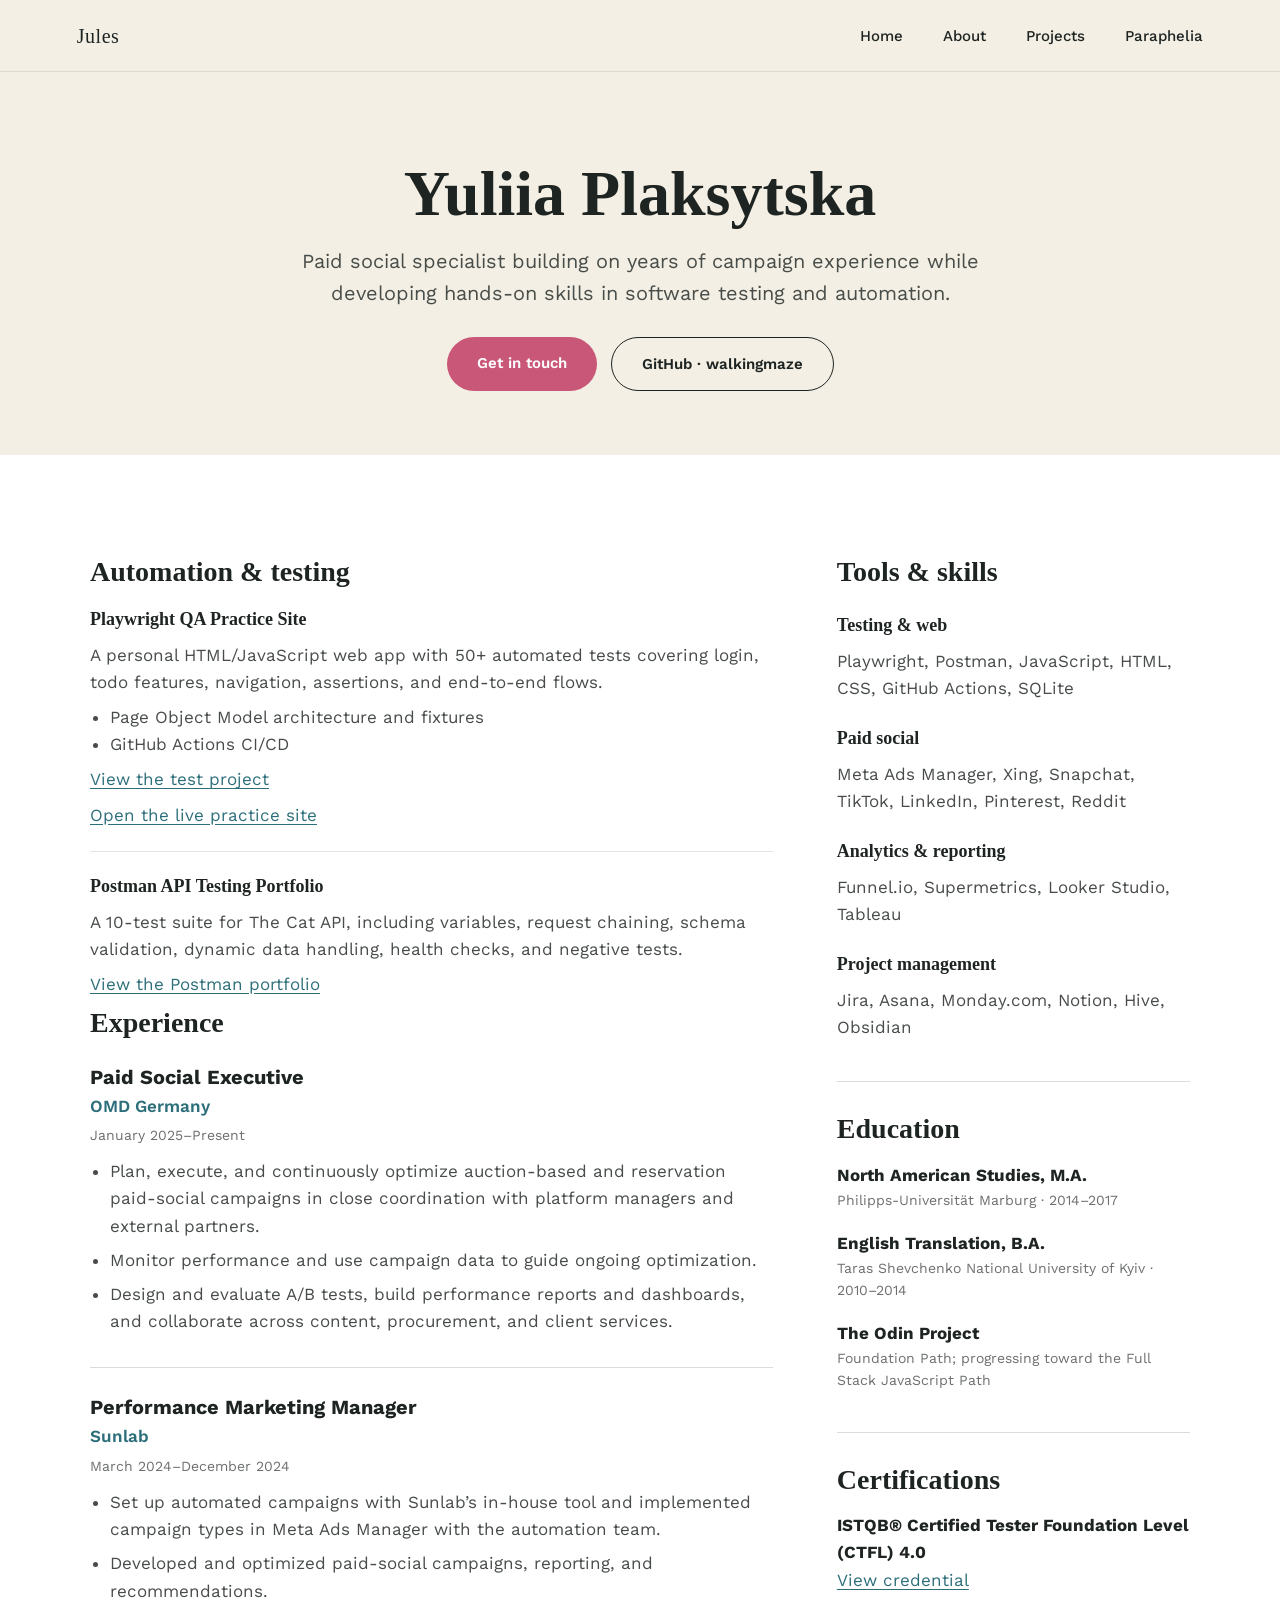
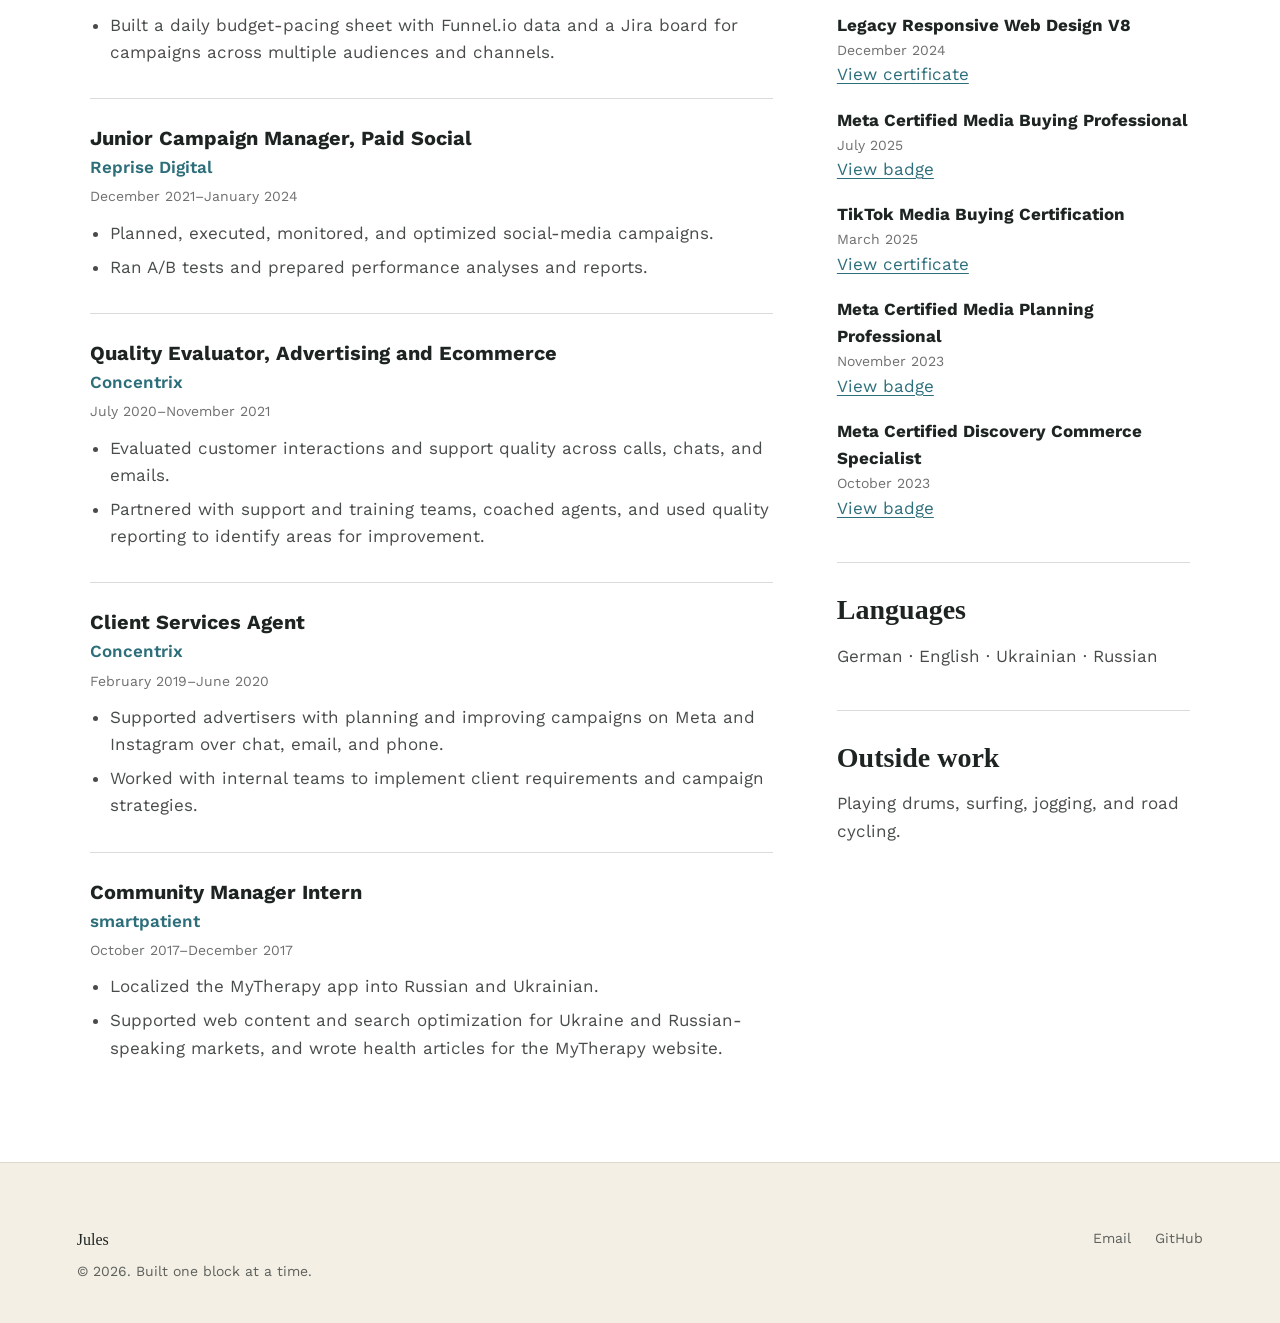
==== about.html @ 4c6abd26 "Add CV-based About page" ====
<!DOCTYPE html>
<html lang="en">
<head>
  <meta charset="UTF-8">
  <meta name="viewport" content="width=device-width, initial-scale=1.0">
  <title>About Yuliia — Jules</title>
  <link rel="preconnect" href="https://fonts.googleapis.com">
  <link href="https://fonts.googleapis.com/css2?family=Permanent+Marker&family=Special+Elite&family=Work+Sans:wght@400;500;600&display=swap" rel="stylesheet">
  <link rel="stylesheet" href="css/styles.css">
</head>
<body>
  <nav class="nav">
    <a class="nav__logo" href="index.html#home">Jules</a>
    <div class="nav__links">
      <a href="index.html#home">Home</a>
      <a href="about.html" aria-current="page">About</a>
      <a href="index.html#projects">Projects</a>
      <a href="paraphelia.html">Paraphelia</a>
    </div>
  </nav>

  <header class="profile-head">
    <h1>Yuliia Plaksytska</h1>
    <p>Paid social specialist building on years of campaign experience while developing hands-on skills in software testing and automation.</p>
    <div class="profile-links">
      <a class="btn btn--primary" href="mailto:yuliiaplaksytska@gmail.com">Get in touch</a>
      <a class="btn btn--outline" href="https://github.com/walkingmaze" target="_blank" rel="noopener noreferrer">GitHub · walkingmaze</a>
    </div>
  </header>

  <main>
    <section class="section section--white">
      <div class="profile-layout">
        <div class="profile-main">
          <section class="profile-block" aria-labelledby="testing-heading">
            <h2 id="testing-heading">Automation &amp; testing</h2>
            <article class="profile-project">
              <h3>Playwright QA Practice Site</h3>
              <p>A personal HTML/JavaScript web app with 50+ automated tests covering login, todo features, navigation, assertions, and end-to-end flows.</p>
              <ul>
                <li>Page Object Model architecture and fixtures</li>
                <li>GitHub Actions CI/CD</li>
              </ul>
              <p><a href="https://github.com/walkingmaze/playwright-qa-practice-site" target="_blank" rel="noopener noreferrer">View the test project</a></p>
              <p><a href="https://walkingmaze.github.io/playwright-qa-practice-site/" target="_blank" rel="noopener noreferrer">Open the live practice site</a></p>
            </article>
            <article class="profile-project">
              <h3>Postman API Testing Portfolio</h3>
              <p>A 10-test suite for The Cat API, including variables, request chaining, schema validation, dynamic data handling, health checks, and negative tests.</p>
              <p><a href="https://github.com/walkingmaze/postman-api-testing-portfolio" target="_blank" rel="noopener noreferrer">View the Postman portfolio</a></p>
            </article>
          </section>

          <section aria-labelledby="experience-heading">
            <h2 id="experience-heading">Experience</h2>

            <article class="profile-role">
              <h3>Paid Social Executive</h3>
              <p class="profile-role__company">OMD Germany</p>
              <p class="profile-role__dates">January 2025–Present</p>
              <ul>
                <li>Plan, execute, and continuously optimize auction-based and reservation paid-social campaigns in close coordination with platform managers and external partners.</li>
                <li>Monitor performance and use campaign data to guide ongoing optimization.</li>
                <li>Design and evaluate A/B tests, build performance reports and dashboards, and collaborate across content, procurement, and client services.</li>
              </ul>
            </article>

            <article class="profile-role">
              <h3>Performance Marketing Manager</h3>
              <p class="profile-role__company">Sunlab</p>
              <p class="profile-role__dates">March 2024–December 2024</p>
              <ul>
                <li>Set up automated campaigns with Sunlab’s in-house tool and implemented campaign types in Meta Ads Manager with the automation team.</li>
                <li>Developed and optimized paid-social campaigns, reporting, and recommendations.</li>
                <li>Built a daily budget-pacing sheet with Funnel.io data and a Jira board for campaigns across multiple audiences and channels.</li>
              </ul>
            </article>

            <article class="profile-role">
              <h3>Junior Campaign Manager, Paid Social</h3>
              <p class="profile-role__company">Reprise Digital</p>
              <p class="profile-role__dates">December 2021–January 2024</p>
              <ul>
                <li>Planned, executed, monitored, and optimized social-media campaigns.</li>
                <li>Ran A/B tests and prepared performance analyses and reports.</li>
              </ul>
            </article>

            <article class="profile-role">
              <h3>Quality Evaluator, Advertising and Ecommerce</h3>
              <p class="profile-role__company">Concentrix</p>
              <p class="profile-role__dates">July 2020–November 2021</p>
              <ul>
                <li>Evaluated customer interactions and support quality across calls, chats, and emails.</li>
                <li>Partnered with support and training teams, coached agents, and used quality reporting to identify areas for improvement.</li>
              </ul>
            </article>

            <article class="profile-role">
              <h3>Client Services Agent</h3>
              <p class="profile-role__company">Concentrix</p>
              <p class="profile-role__dates">February 2019–June 2020</p>
              <ul>
                <li>Supported advertisers with planning and improving campaigns on Meta and Instagram over chat, email, and phone.</li>
                <li>Worked with internal teams to implement client requirements and campaign strategies.</li>
              </ul>
            </article>

            <article class="profile-role">
              <h3>Community Manager Intern</h3>
              <p class="profile-role__company">smartpatient</p>
              <p class="profile-role__dates">October 2017–December 2017</p>
              <ul>
                <li>Localized the MyTherapy app into Russian and Ukrainian.</li>
                <li>Supported web content and search optimization for Ukraine and Russian-speaking markets, and wrote health articles for the MyTherapy website.</li>
              </ul>
            </article>
          </section>

        </div>

        <aside class="profile-aside">
          <section class="profile-block" aria-labelledby="skills-heading">
            <h2 id="skills-heading">Tools &amp; skills</h2>
            <h3>Testing &amp; web</h3>
            <p>Playwright, Postman, JavaScript, HTML, CSS, GitHub Actions, SQLite</p>
            <h3>Paid social</h3>
            <p>Meta Ads Manager, Xing, Snapchat, TikTok, LinkedIn, Pinterest, Reddit</p>
            <h3>Analytics &amp; reporting</h3>
            <p>Funnel.io, Supermetrics, Looker Studio, Tableau</p>
            <h3>Project management</h3>
            <p>Jira, Asana, Monday.com, Notion, Hive, Obsidian</p>
          </section>

          <section class="profile-block" aria-labelledby="education-heading">
            <h2 id="education-heading">Education</h2>
            <div class="profile-certification">
              <strong>North American Studies, M.A.</strong>
              <span>Philipps-Universität Marburg · 2014–2017</span>
            </div>
            <div class="profile-certification">
              <strong>English Translation, B.A.</strong>
              <span>Taras Shevchenko National University of Kyiv · 2010–2014</span>
            </div>
            <div class="profile-certification">
              <strong>The Odin Project</strong>
              <span>Foundation Path; progressing toward the Full Stack JavaScript Path</span>
            </div>
          </section>

          <section class="profile-block" aria-labelledby="certifications-heading">
            <h2 id="certifications-heading">Certifications</h2>
            <div class="profile-certification">
              <strong>ISTQB® Certified Tester Foundation Level (CTFL) 4.0</strong>
              <a href="https://app.skillsclub.com/credential/284320-e33ffd5f6e234d9a4377cfff3e6f0a2286bc48169442ea4d26a0d00878969229" target="_blank" rel="noopener noreferrer">View credential</a>
            </div>
            <div class="profile-certification">
              <strong>Legacy Responsive Web Design V8</strong>
              <span>December 2024</span>
              <a href="https://www.freecodecamp.org/certification/walkingmaze/responsive-web-design" target="_blank" rel="noopener noreferrer">View certificate</a>
            </div>
            <div class="profile-certification">
              <strong>Meta Certified Media Buying Professional</strong>
              <span>July 2025</span>
              <a href="https://www.credly.com/badges/2773db59-18a6-42af-981d-0cfb6cf4bd44" target="_blank" rel="noopener noreferrer">View badge</a>
            </div>
            <div class="profile-certification">
              <strong>TikTok Media Buying Certification</strong>
              <span>March 2025</span>
              <a href="https://tiktok.credential.net/f8c00517-ed17-44d9-a7ac-03091dabdac3#acc.NqGQkA7D" target="_blank" rel="noopener noreferrer">View certificate</a>
            </div>
            <div class="profile-certification">
              <strong>Meta Certified Media Planning Professional</strong>
              <span>November 2023</span>
              <a href="https://www.credly.com/badges/9c433245-e23c-43bd-af3c-677d0f8339d5" target="_blank" rel="noopener noreferrer">View badge</a>
            </div>
            <div class="profile-certification">
              <strong>Meta Certified Discovery Commerce Specialist</strong>
              <span>October 2023</span>
              <a href="https://www.credly.com/badges/74a0e1fe-578f-4567-be02-f3465ade04fd" target="_blank" rel="noopener noreferrer">View badge</a>
            </div>
          </section>

          <section class="profile-block" aria-labelledby="languages-heading">
            <h2 id="languages-heading">Languages</h2>
            <p>German · English · Ukrainian · Russian</p>
          </section>

          <section class="profile-block" aria-labelledby="interests-heading">
            <h2 id="interests-heading">Outside work</h2>
            <p>Playing drums, surfing, jogging, and road cycling.</p>
          </section>
        </aside>
      </div>
    </section>
  </main>

  <footer class="footer">
    <div>
      <div class="footer__logo">Jules</div>
      <div>© 2026. Built one block at a time.</div>
    </div>
    <div class="footer__links">
      <a href="mailto:yuliiaplaksytska@gmail.com">Email</a>
      <a href="https://github.com/walkingmaze" target="_blank" rel="noopener noreferrer">GitHub</a>
    </div>
  </footer>
</body>
</html>
---- css/styles.css ----
:root {
    --sand: #F3EFE4;
    --ink: #1E2422;
    --teal: #2C6E7A;
    --coral: #E2673F;
    --sage: #7C8B6F;
    --pink: #C95778;
    --white: #FFFFFF;

    --font-display: 'Permanent Marker', cursive;
    --font-zine: 'Special Elite', monospace;
    --font-body: 'Work Sans', sans-serif;

    --nav-height: 72px;
    --gutter: clamp(24px, 6vw, 96px);
  }

  * { box-sizing: border-box; }

  html { scroll-behavior: smooth; }

  body {
    margin: 0;
    background: var(--sand);
    color: var(--ink);
    font-family: var(--font-body);
    font-size: 17px;
    line-height: 1.6;
  }

  a { color: inherit; text-decoration: none; }

  img { max-width: 100%; display: block; }

  /* ---------- Sticky nav ---------- */
  .nav {
    position: sticky;
    top: 0;
    z-index: 100;
    height: var(--nav-height);
    display: flex;
    align-items: center;
    justify-content: space-between;
    padding: 0 var(--gutter);
    background: var(--sand);
    border-bottom: 1px solid rgba(30,36,34,0.1);
  }

  .nav__logo {
    font-family: var(--font-display);
    font-size: 20px;
    letter-spacing: 0.5px;
  }

  .nav__links {
    display: flex;
    gap: 40px;
    font-size: 15px;
    font-weight: 500;
  }

  .nav__links a {
    position: relative;
    padding: 4px 0;
  }

  .nav__links a:hover,
  .nav__links a:focus-visible {
    color: var(--teal);
  }

  .nav__links a::after {
    content: "";
    position: absolute;
    left: 0;
    bottom: -2px;
    width: 0;
    height: 2px;
    background: var(--teal);
    transition: width 0.2s ease;
  }

  .nav__links a:hover::after,
  .nav__links a:focus-visible::after {
    width: 100%;
  }

  @media (max-width: 640px) {
    .nav__links { gap: 20px; font-size: 13px; }
  }

  /* ---------- Hero: centered statement ---------- */
  /* ---------- Hero: fanzine collage (Jules cover layout) ---------- */
  /* ---------- Hero: fanzine collage ---------- */
  .hero {
    position: relative;
    min-height: calc(100vh - var(--nav-height));
    display: flex;
    align-items: flex-end;
    justify-content: flex-start;
    text-align: left;
    padding: 60px var(--gutter) 90px;
    background-image: url('../images/hero.jpg');
    background-size: cover;
    background-position: center 60%;
    background-repeat: no-repeat;
    isolation: isolate;
  }

  .hero::after {
    content: "";
    position: absolute;
    inset: 0;
    background: linear-gradient(0deg, rgba(10,8,10,0.15) 0%, rgba(10,8,10,0) 40%);
    z-index: -1;
  }

  .hero__inner {
    max-width: 640px;
  }

  .zine-tags {
    display: flex;
    gap: 10px;
    margin-bottom: 22px;
  }

  .zine-tag {
    background: var(--sand);
    color: var(--ink);
    font-family: var(--font-zine);
    font-size: 13px;
    letter-spacing: 0.5px;
    padding: 6px 14px;
    transform: rotate(-1.5deg);
    box-shadow: 3px 3px 0 rgba(0,0,0,0.18);
  }

  .zine-tag:nth-child(2) { transform: rotate(1.5deg); }

  .zine-headline {
    display: inline-block;
    background: var(--sand);
    padding: 10px 26px;
    transform: rotate(-2deg);
    box-shadow: 4px 4px 0 rgba(0,0,0,0.2);
    margin-bottom: 22px;
  }

  .zine-headline h1 {
    margin: 0;
    font-family: var(--font-display);
    font-size: clamp(52px, 10vw, 104px);
    line-height: 1;
    color: var(--ink);
  }

  .zine-body {
    display: inline-block;
    background: var(--sand);
    color: var(--ink);
    font-family: var(--font-zine);
    font-size: 15px;
    line-height: 1.7;
    padding: 18px 22px;
    max-width: 440px;
    transform: rotate(-1deg);
    box-shadow: 4px 4px 0 rgba(0,0,0,0.18);
    margin-bottom: 28px;
  }

  .zine-body u {
    text-decoration-thickness: 2px;
    text-decoration-color: var(--pink);
  }

  .hero__actions {
    display: flex;
    gap: 16px;
    flex-wrap: wrap;
  }

  .btn {
    display: inline-block;
    padding: 14px 30px;
    border-radius: 999px;
    font-weight: 600;
    font-size: 15px;
  }

  .btn--primary {
    background: var(--pink);
    color: var(--white);
  }

  .btn--primary:hover { background: #ad4363; }

  .btn--ghost {
    border: 1px solid rgba(255,255,255,0.8);
    color: var(--white);
  }

  .btn--ghost:hover { border-color: var(--pink); color: var(--pink); }

  /* ---------- Centered intro / about text block ---------- */
  .section {
    padding: 100px var(--gutter);
  }

  .section--white { background: var(--white); }

  .about {
    max-width: 640px;
    margin: 0 auto;
    text-align: center;
  }

  .about h2 {
    font-family: var(--font-display);
    font-size: clamp(24px, 3vw, 34px);
    margin: 0 0 24px;
  }

  .about p {
    margin: 0 0 20px;
    color: rgba(30,36,34,0.8);
  }

  .about p:last-child { margin-bottom: 0; }

  /* ---------- Image triptych ---------- */
  .triptych {
    display: flex;
    justify-content: center;
    margin-top: 56px;
  }

  .triptych img {
    width: min(100%, 600px);
    aspect-ratio: 4 / 5;
    object-fit: cover;
  }

  /* ---------- Alternating text + image ---------- */
  .story {
    display: grid;
    grid-template-columns: 1fr 1fr;
    gap: 64px;
    align-items: center;
    max-width: 1100px;
    margin: 0 auto;
  }

  .story + .story { margin-top: 120px; }

  .story:nth-child(even) .story__text { order: 2; }

  .story__label {
    font-size: 14px;
    color: var(--sage);
    margin-bottom: 12px;
  }

  .story__text h3 {
    font-family: var(--font-display);
    font-size: 26px;
    margin: 0 0 16px;
  }

  .story__text p {
    color: rgba(30,36,34,0.8);
    margin: 0;
  }

  .story__text > p + p { margin-top: 1em; }

  .story__quote {
    margin: 0 0 20px;
    padding: 16px 20px;
    border-left: 4px solid var(--pink);
    background: rgba(201,87,120,0.08);
    color: var(--ink);
    font-family: var(--font-zine);
    font-size: 17px;
    line-height: 1.55;
  }

  .story__quote p { margin: 0; }

  .story__quote-attribution {
    display: block;
    margin-top: 12px;
    font-family: var(--font-body);
    font-size: 14px;
    font-style: normal;
    text-align: right;
  }

  .story img {
    width: 100%;
    aspect-ratio: 4 / 3;
    object-fit: cover;
  }

  .story__preview {
    display: block;
    width: min(100%, 360px);
    aspect-ratio: 1;
    justify-self: end;
    padding: 4px;
    background: var(--white);
    overflow: hidden;
  }

  .story:nth-child(even) .story__preview {
    justify-self: start;
  }

  .story__preview img {
    width: 100%;
    height: 100%;
    object-fit: contain;
    transition: transform 0.2s ease;
  }

  .story__preview:hover img,
  .story__preview:focus-visible img {
    transform: scale(1.02);
  }

  @media (max-width: 780px) {
    .story, .story:nth-child(even) .story__text {
      grid-template-columns: 1fr;
      order: initial;
    }
    .story { grid-template-columns: 1fr; }
    .story + .story { margin-top: 64px; }
    .story__preview { justify-self: center; }
    .story:nth-child(even) .story__preview { justify-self: center; }
  }

  /* ---------- Cards row ---------- */
  .cards {
    display: grid;
    grid-template-columns: repeat(3, 1fr);
    gap: 32px;
    max-width: 1100px;
    margin: 56px auto 0;
  }

  .card {
    background: var(--sand);
    padding: 28px;
  }

  .card img {
    width: 100%;
    aspect-ratio: 16 / 10;
    object-fit: cover;
    margin-bottom: 20px;
    border-radius: 16px;
  }

  .card__image-frame {
    aspect-ratio: 4 / 3;
    margin-bottom: 20px;
    overflow: hidden;
    border-radius: 16px;
  }

  .card__image-frame img {
    width: 100%;
    height: 100%;
    aspect-ratio: auto;
    object-fit: cover;
    object-position: center;
    transform: scale(1.25);
    transform-origin: 55% 20%;
    margin-bottom: 0;
  }

  .card__image-frame--plant img {
    object-position: center 25%;
    transform: none;
  }

  .card h4 {
    font-family: var(--font-display);
    font-size: 18px;
    margin: 0 0 8px;
  }

  .card p {
    font-size: 15px;
    color: rgba(30,36,34,0.75);
    margin: 0 0 16px;
  }

  .card a {
    font-size: 14px;
    font-weight: 600;
    color: var(--teal);
  }

  .case-card-art {
    display: flex;
    flex-direction: column;
    justify-content: space-between;
    padding: 18px;
    background: #F8F6F0;
    color: var(--ink);
  }

  .case-card-art__title {
    font-family: var(--font-display);
    font-size: 17px;
    line-height: 1.2;
  }

  .case-card-art__plot {
    position: relative;
    flex: 1;
    min-height: 96px;
    margin: 8px 0;
  }

  .case-card-art__target,
  .case-card-art__stem,
  .case-card-art__branch {
    position: absolute;
    display: block;
  }

  .case-card-art__target {
    top: 48%;
    left: 4%;
    width: 92%;
    border-top: 2px dashed rgba(30,36,34,0.55);
  }

  .case-card-art__stem {
    bottom: 5%;
    left: 49%;
    height: 72%;
    border-left: 3px solid var(--ink);
  }

  .case-card-art__branch {
    height: 3px;
    transform-origin: left center;
  }

  .case-card-art__branch--left {
    bottom: 55%;
    left: 49%;
    width: 28%;
    background: var(--sage);
    transform: rotate(-34deg);
  }

  .case-card-art__branch--right {
    bottom: 32%;
    left: 49%;
    width: 32%;
    background: var(--coral);
    transform: rotate(-24deg);
  }

  .case-card-art__branch--upper {
    bottom: 77%;
    left: 49%;
    width: 24%;
    background: var(--sage);
    transform: rotate(-42deg);
  }

  .case-card-art__node {
    position: absolute;
    width: 10px;
    height: 10px;
    border: 2px solid #F8F6F0;
    border-radius: 50%;
  }

  .case-card-art__node--better {
    top: 17%;
    left: 69%;
    background: var(--sage);
  }

  .case-card-art__node--worse {
    top: 63%;
    left: 76%;
    background: var(--coral);
  }

  .case-card-art__node--target {
    top: 44%;
    left: 38%;
    background: var(--ink);
  }

  .case-card-art__legend {
    display: flex;
    flex-wrap: wrap;
    gap: 6px 12px;
    font-size: 10px;
    line-height: 1.3;
  }

  .case-card-art__legend span {
    display: inline-flex;
    align-items: center;
    gap: 5px;
  }

  .case-card-art__key {
    display: inline-block;
    width: 8px;
    height: 8px;
    border-radius: 50%;
  }

  .case-card-art__key--better { background: var(--sage); }
  .case-card-art__key--worse { background: var(--coral); }
  .case-card-art__key--target {
    width: 14px;
    height: 0;
    border-top: 2px dashed var(--ink);
    border-radius: 0;
  }

  /* ---------- Project case study ---------- */
  .case-head {
    max-width: 900px;
    margin: 0 auto;
    padding: 88px var(--gutter) 64px;
    text-align: center;
  }

  .case-head h1 {
    margin: 0 0 16px;
    font-family: var(--font-display);
    font-size: 64px;
    line-height: 1.05;
  }

  .case-head p {
    max-width: 620px;
    margin: 0 auto;
    color: rgba(30,36,34,0.8);
    font-size: 19px;
  }

  .case-illustration {
    width: min(100%, 360px);
    margin: 32px auto 0;
  }

  .case-illustration img {
    width: 100%;
    aspect-ratio: 1;
    object-fit: contain;
    border-radius: 8px;
  }

  .case-illustration figcaption {
    margin-top: 10px;
    color: rgba(30,36,34,0.7);
    font-size: 13px;
  }

  .case-content {
    max-width: 820px;
    margin: 0 auto;
  }

  .case-section + .case-section { margin-top: 56px; }

  .case-section h2 {
    margin: 0 0 16px;
    font-family: var(--font-display);
    font-size: 28px;
    line-height: 1.2;
  }

  .case-section p {
    max-width: 70ch;
    margin: 0 0 16px;
    color: rgba(30,36,34,0.8);
  }

  .case-dashboard {
    margin: 32px 0;
    overflow: hidden;
    border: 1px solid rgba(30,36,34,0.12);
    border-radius: 8px;
  }

  .case-dashboard img {
    width: 100%;
    height: auto;
  }

  .case-legend {
    display: flex;
    flex-wrap: wrap;
    gap: 12px 24px;
    margin-top: 28px;
    padding: 18px 0;
    border-top: 1px solid rgba(30,36,34,0.15);
    border-bottom: 1px solid rgba(30,36,34,0.15);
    font-size: 14px;
  }

  .case-legend span {
    display: inline-flex;
    align-items: center;
    gap: 8px;
  }

  .case-legend__mark {
    width: 10px;
    height: 10px;
    border-radius: 50%;
  }

  .case-legend__mark--better { background: var(--sage); }
  .case-legend__mark--worse { background: var(--coral); }
  .case-legend__mark--target {
    width: 22px;
    height: 0;
    border-top: 2px dashed var(--ink);
    border-radius: 0;
  }

  .case-steps {
    margin: 0;
    padding-left: 1.2em;
    color: rgba(30,36,34,0.8);
  }

  .case-steps li { margin-bottom: 8px; }

  .case-actions {
    display: flex;
    justify-content: center;
    flex-wrap: wrap;
    gap: 16px;
    margin-top: 48px;
  }

  .btn--outline {
    border: 1px solid var(--ink);
    color: var(--ink);
  }

  .btn--outline:hover,
  .btn--outline:focus-visible {
    border-color: var(--pink);
    color: var(--pink);
  }

  .case-note {
    margin: 28px 0 0;
    color: rgba(30,36,34,0.65);
    font-size: 14px;
    text-align: center;
  }

  .profile-head {
    max-width: 1100px;
    margin: 0 auto;
    padding: 88px var(--gutter) 64px;
    text-align: center;
  }

  .profile-head h1 {
    margin: 0 0 18px;
    font-family: var(--font-display);
    font-size: 64px;
    line-height: 1.05;
  }

  .profile-head > p {
    max-width: 720px;
    margin: 0 auto;
    color: rgba(30,36,34,0.8);
    font-size: 20px;
  }

  .profile-links {
    display: flex;
    flex-wrap: wrap;
    justify-content: center;
    gap: 14px;
    margin-top: 28px;
  }

  .profile-layout {
    display: grid;
    grid-template-columns: minmax(0, 1.45fr) minmax(260px, .75fr);
    align-items: start;
    gap: 64px;
    max-width: 1100px;
    margin: 0 auto;
  }

  .profile-main h2,
  .profile-aside h2 {
    margin: 0 0 24px;
    font-family: var(--font-display);
    font-size: 28px;
    line-height: 1.2;
  }

  .profile-role + .profile-role {
    margin-top: 32px;
    padding-top: 26px;
    border-top: 1px solid rgba(30,36,34,0.16);
  }

  .profile-role h3 {
    margin: 0;
    font-size: 20px;
    line-height: 1.3;
  }

  .profile-role__company {
    margin: 3px 0 0;
    color: var(--teal);
    font-weight: 600;
  }

  .profile-role__dates {
    margin: 4px 0 12px;
    color: rgba(30,36,34,0.65);
    font-size: 14px;
  }

  .profile-role ul,
  .profile-list {
    margin: 0;
    padding-left: 1.2em;
    color: rgba(30,36,34,0.82);
  }

  .profile-role li + li,
  .profile-list li + li { margin-top: 7px; }

  .profile-block + .profile-block {
    margin-top: 40px;
    padding-top: 30px;
    border-top: 1px solid rgba(30,36,34,0.16);
  }

  .profile-block h2 { margin-bottom: 16px; }

  .profile-block h3 {
    margin: 22px 0 8px;
    font-family: var(--font-display);
    font-size: 18px;
  }

  .profile-block h3:first-child { margin-top: 0; }

  .profile-block p {
    margin: 0 0 10px;
    color: rgba(30,36,34,0.82);
  }

  .profile-block a,
  .profile-role a {
    color: var(--teal);
    text-decoration: underline;
    text-underline-offset: 3px;
    overflow-wrap: anywhere;
  }

  .profile-certification + .profile-certification { margin-top: 18px; }

  .profile-certification strong,
  .profile-certification span,
  .profile-certification a { display: block; }

  .profile-certification span {
    color: rgba(30,36,34,0.65);
    font-size: 14px;
  }

  .profile-project + .profile-project {
    margin-top: 22px;
    padding-top: 20px;
    border-top: 1px solid rgba(30,36,34,0.12);
  }

  .profile-project h3 { margin-top: 0; }

  .profile-project p { margin-bottom: 8px; }

  .profile-project ul {
    margin: 8px 0;
    padding-left: 1.2em;
    color: rgba(30,36,34,0.82);
  }

  @media (max-width: 780px) {
    .profile-layout {
      grid-template-columns: 1fr;
      gap: 56px;
    }
    .profile-aside {
      padding-top: 32px;
      border-top: 1px solid rgba(30,36,34,0.16);
    }
  }

  .citation-link { margin-top: 24px; }

  .citation-head {
    max-width: 900px;
    margin: 0 auto;
    padding: 88px var(--gutter) 40px;
    text-align: center;
  }

  .citation-head h1 {
    margin: 0 0 16px;
    font-family: var(--font-display);
    font-size: 64px;
    line-height: 1.05;
  }

  .citation-head p {
    max-width: 620px;
    margin: 0 auto;
    color: rgba(30,36,34,0.8);
    font-size: 19px;
  }

  .citation-content {
    max-width: 820px;
    margin: 0 auto;
  }

  .citation-entry + .citation-entry {
    margin-top: 40px;
    padding-top: 32px;
    border-top: 1px solid rgba(30,36,34,0.15);
  }

  .citation-entry h2 {
    margin: 0 0 18px;
    font-family: var(--font-display);
    font-size: 25px;
    line-height: 1.25;
  }

  .citation-entry blockquote {
    margin: 18px 0 8px;
    padding-left: 18px;
    border-left: 2px solid var(--coral);
    color: rgba(30,36,34,0.9);
  }

  .citation-entry blockquote p {
    margin: 0 0 14px;
  }

  .citation-entry blockquote p:last-child { margin-bottom: 0; }

  .citation-entry cite {
    display: block;
    margin-top: 12px;
    color: rgba(30,36,34,0.72);
    font-size: 14px;
    font-style: normal;
  }

  .citation-entry cite a {
    color: var(--teal);
    text-decoration: underline;
    text-underline-offset: 3px;
  }

  @media (max-width: 640px) {
    .case-head { padding-top: 56px; }
    .case-head h1 { font-size: 44px; }
    .case-head p { font-size: 17px; }
    .profile-head { padding-top: 56px; }
    .profile-head h1 { font-size: 44px; }
    .profile-head > p { font-size: 17px; }
    .citation-head { padding-top: 56px; }
    .citation-head h1 { font-size: 44px; }
    .citation-head p { font-size: 17px; }
    .case-section + .case-section { margin-top: 44px; }
    .case-actions { align-items: stretch; flex-direction: column; }
    .case-actions .btn { text-align: center; }
  }

  @media (max-width: 780px) {
    .cards { grid-template-columns: 1fr; }
  }

  /* ---------- Footer ---------- */
  .footer {
    padding: 64px var(--gutter) 40px;
    border-top: 1px solid rgba(30,36,34,0.1);
    display: flex;
    justify-content: space-between;
    flex-wrap: wrap;
    gap: 24px;
    font-size: 14px;
    color: rgba(30,36,34,0.7);
  }

  .footer__logo {
    font-family: var(--font-display);
    font-size: 16px;
    color: var(--ink);
    margin-bottom: 8px;
  }

  .footer__links {
    display: flex;
    gap: 24px;
  }
  /* ---------- Rugged 90s photocopied zine treatment (hero only) ---------- */
  .hero { isolation: isolate; filter: grayscale(1) contrast(1.18) brightness(.87); }
  .hero::before {
    content: ""; position: absolute; inset: 0; z-index: 0; pointer-events: none;
    background-image:
      repeating-linear-gradient(0deg, rgba(255,255,255,.10) 0 1px, transparent 1px 4px),
      repeating-linear-gradient(90deg, rgba(0,0,0,.055) 0 1px, transparent 1px 6px),
      radial-gradient(ellipse at 15% 30%, rgba(255,255,255,.20), transparent 42%),
      radial-gradient(ellipse at 70% 65%, rgba(0,0,0,.34), transparent 62%);
    mix-blend-mode: overlay; opacity: .72;
  }
  .hero__inner { position: relative; z-index: 2; max-width: 830px; }
  .zine-body {
    display: inline-block; max-width: 39rem; margin-top: 1.7rem; padding: .55rem .75rem .62rem;
    color: #0b0b0b; background: #f4efe4; border: 3px solid #0b0b0b; box-shadow: 6px 6px 0 #0b0b0b;
    font-family: "Courier New", Courier, monospace; font-size: clamp(.9rem, 1.6vw, 1.22rem);
    font-weight: 700; line-height: 1.2; letter-spacing: -.04em; transform: rotate(.8deg);
  }
  .hero__actions { gap: .8rem; margin-top: 2rem; }
  .hero .btn {
    border: 3px solid #0b0b0b; border-radius: 0; box-shadow: 4px 4px 0 #0b0b0b;
    font-family: "Courier New", Courier, monospace; font-weight: 900; letter-spacing: .02em;
    text-transform: uppercase; transform: rotate(-1deg); transition: transform .12s ease, box-shadow .12s ease;
  }
  .hero .btn:nth-child(2) { transform: rotate(1.3deg); }
  .hero .btn:hover { transform: translate(3px,3px) rotate(-1deg); box-shadow: 1px 1px 0 #0b0b0b; }
  .hero .btn--primary { background: #ff3ea5; color: #090909; }
  .hero .btn--secondary { background: #f4efe4; color: #090909; }
  @media (max-width: 640px) { .zine-body { margin-top: 1.3rem; box-shadow: 4px 4px 0 #0b0b0b; } }
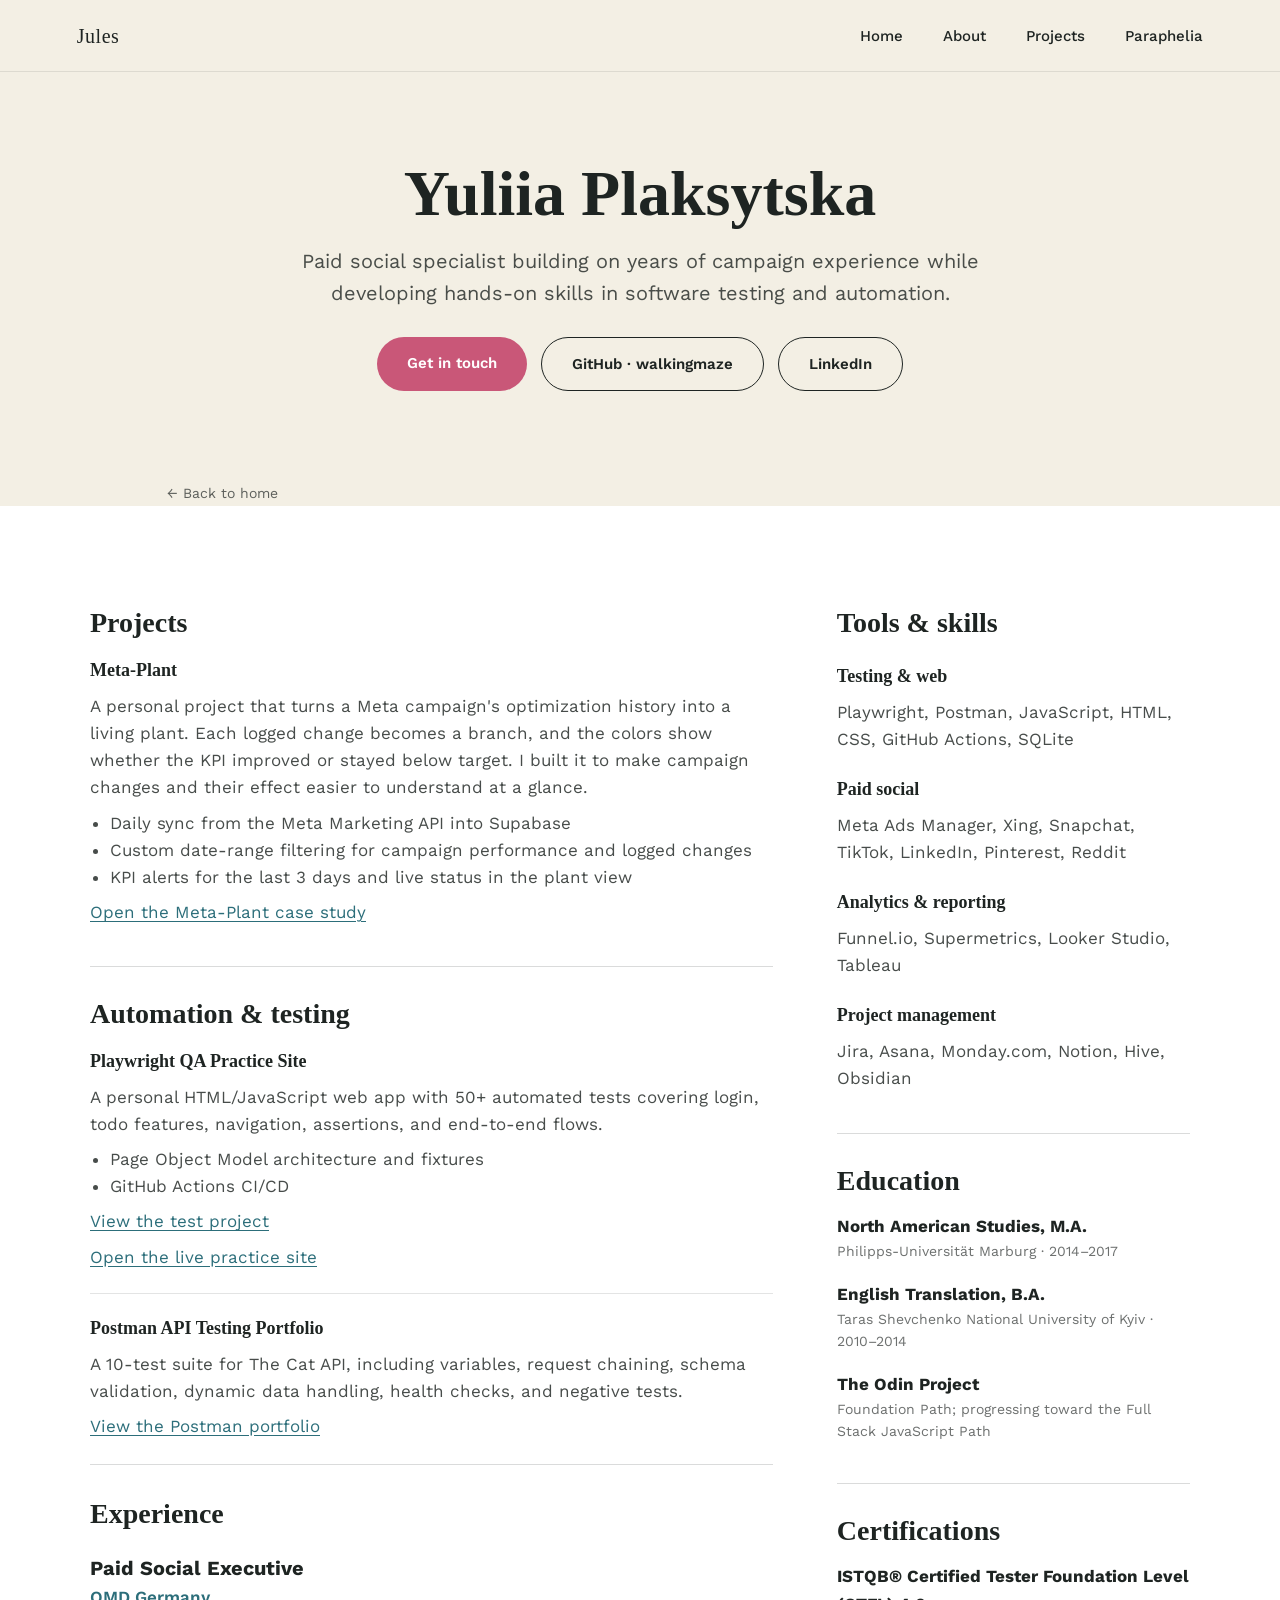
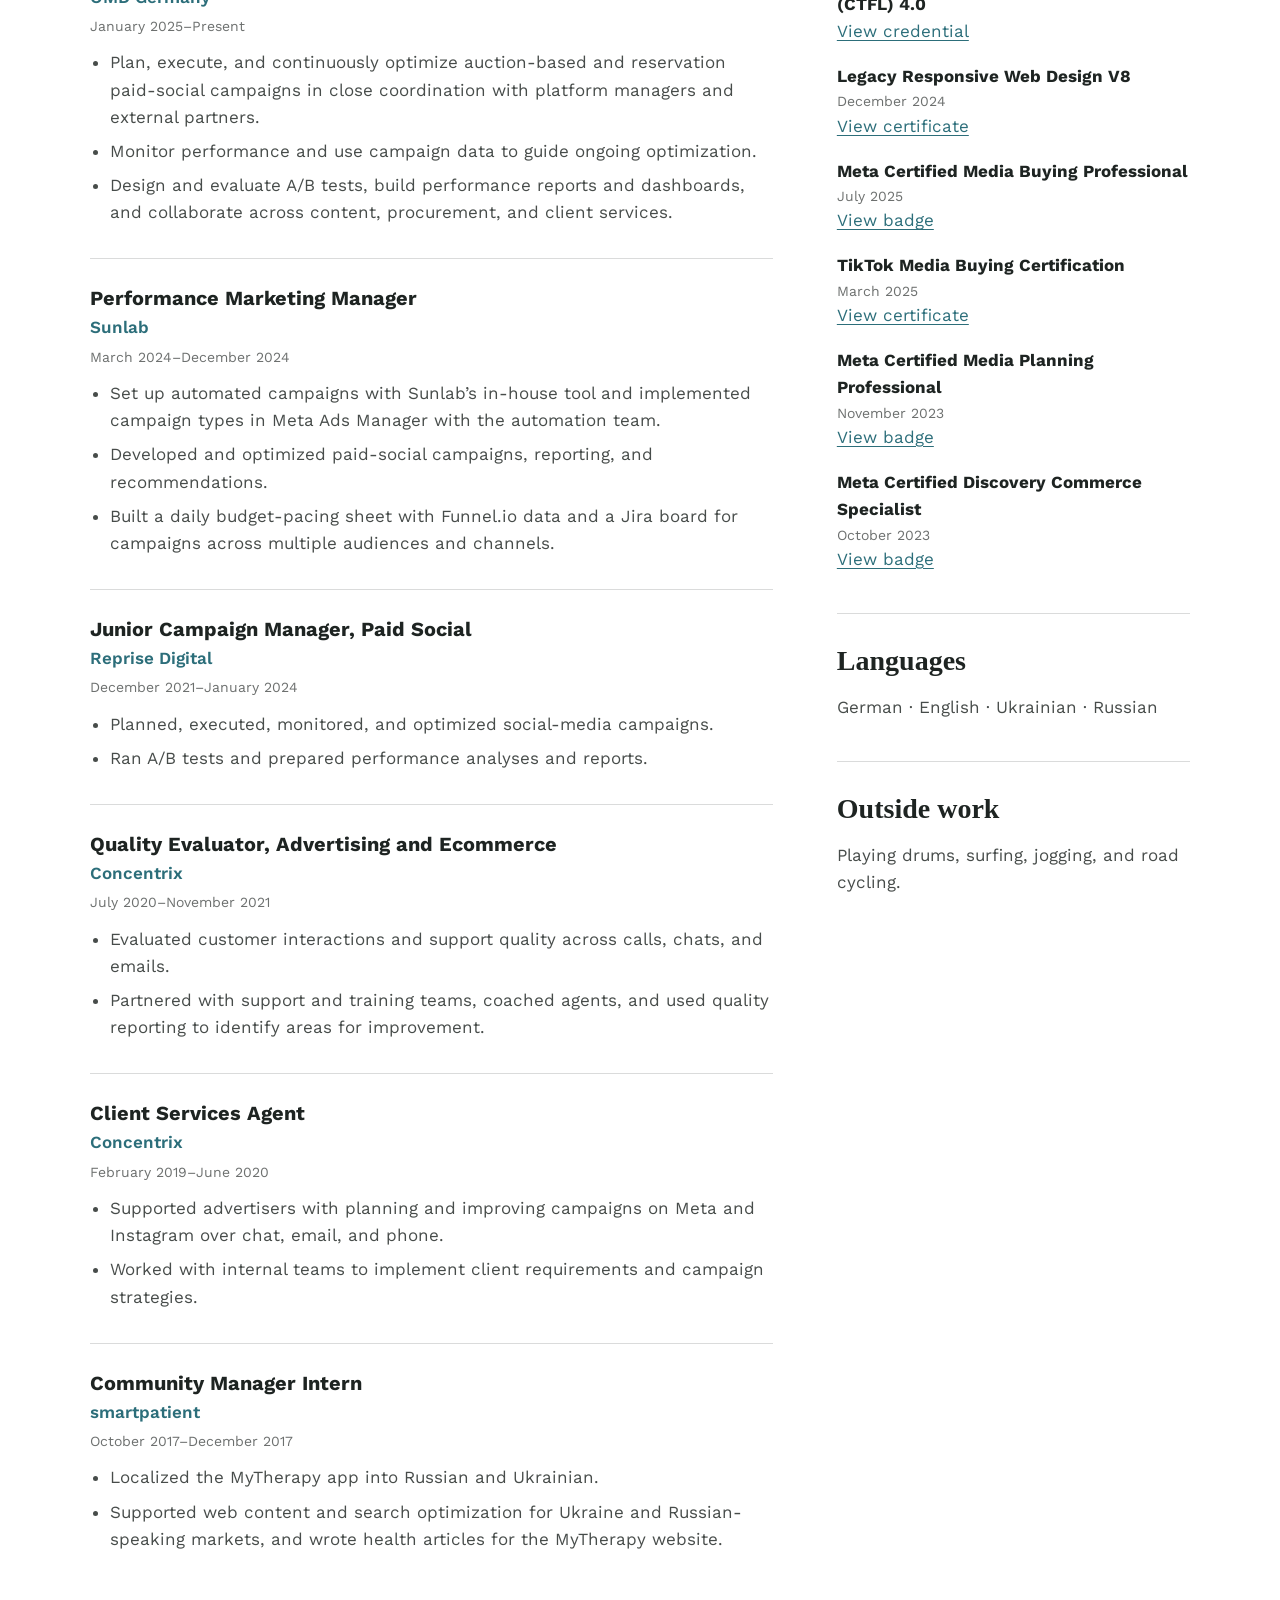
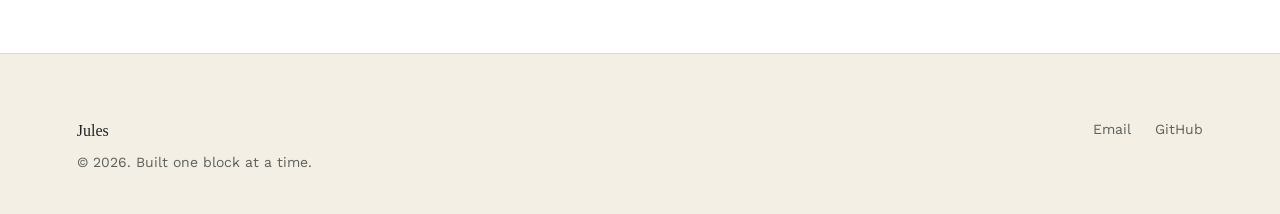
==== commit ce1d301d: "test after rename" ====
--- a/about.html
+++ b/about.html
@@ -25,13 +25,32 @@
     <div class="profile-links">
       <a class="btn btn--primary" href="mailto:yuliiaplaksytska@gmail.com">Get in touch</a>
       <a class="btn btn--outline" href="https://github.com/walkingmaze" target="_blank" rel="noopener noreferrer">GitHub · walkingmaze</a>
+      <a class="btn btn--outline" href="https://www.linkedin.com/in/yuliiaplaksytska/" target="_blank" rel="noopener noreferrer">LinkedIn</a>
     </div>
   </header>
 
   <main>
+    <div class="about-return-wrap">
+      <a class="about-return" href="index.html#home">← Back to home</a>
+    </div>
+
     <section class="section section--white">
       <div class="profile-layout">
         <div class="profile-main">
+          <section class="profile-block" aria-labelledby="projects-heading">
+            <h2 id="projects-heading">Projects</h2>
+            <article class="profile-project">
+              <h3>Meta-Plant</h3>
+              <p>A personal project that turns a Meta campaign's optimization history into a living plant. Each logged change becomes a branch, and the colors show whether the KPI improved or stayed below target. I built it to make campaign changes and their effect easier to understand at a glance.</p>
+              <ul>
+                <li>Daily sync from the Meta Marketing API into Supabase</li>
+                <li>Custom date-range filtering for campaign performance and logged changes</li>
+                <li>KPI alerts for the last 3 days and live status in the plant view</li>
+              </ul>
+              <p><a href="projects/meta-plant.html" target="_blank" rel="noopener noreferrer">Open the Meta-Plant case study</a></p>
+            </article>
+          </section>
+
           <section class="profile-block" aria-labelledby="testing-heading">
             <h2 id="testing-heading">Automation &amp; testing</h2>
             <article class="profile-project">
@@ -51,7 +70,10 @@
             </article>
           </section>
 
+          <div class="section-divider section-divider--spaced" aria-hidden="true"></div>
+          
           <section aria-labelledby="experience-heading">
+
             <h2 id="experience-heading">Experience</h2>
 
             <article class="profile-role">
--- a/css/styles.css
+++ b/css/styles.css
@@ -380,8 +380,10 @@
   }
 
   .card__image-frame--plant img {
-    object-position: center 25%;
+    object-position: center;
+    object-fit: contain;
     transform: none;
+    background: #f5f3ec;
   }
 
   .card h4 {
@@ -394,6 +396,11 @@
     font-size: 15px;
     color: rgba(30,36,34,0.75);
     margin: 0 0 16px;
+  }
+
+  .emoji--music {
+    color: #000;
+    filter: grayscale(1) brightness(0);
   }
 
   .card a {
@@ -697,6 +704,32 @@
     margin-top: 28px;
   }
 
+  .about-return-wrap {
+    max-width: 1100px;
+    margin: 0 auto;
+    padding: 24px var(--gutter) 0;
+  }
+
+  .about-return-wrap--case {
+    max-width: 900px;
+    padding-top: 18px;
+  }
+
+  .about-return {
+    display: inline-flex;
+    align-items: center;
+    gap: 8px;
+    color: rgba(30,36,34,0.7);
+    font-size: 14px;
+    text-decoration: none;
+    transition: color 0.2s ease;
+  }
+
+  .about-return:hover,
+  .about-return:focus-visible {
+    color: var(--teal);
+  }
+
   .profile-layout {
     display: grid;
     grid-template-columns: minmax(0, 1.45fr) minmax(260px, .75fr);
@@ -712,6 +745,15 @@
     font-family: var(--font-display);
     font-size: 28px;
     line-height: 1.2;
+  }
+
+  .section-divider {
+    margin: 0 0 32px;
+    border-top: 1px solid rgba(30,36,34,0.16);
+  }
+
+  .section-divider--spaced {
+    margin-top: 24px;
   }
 
   .profile-role + .profile-role {
